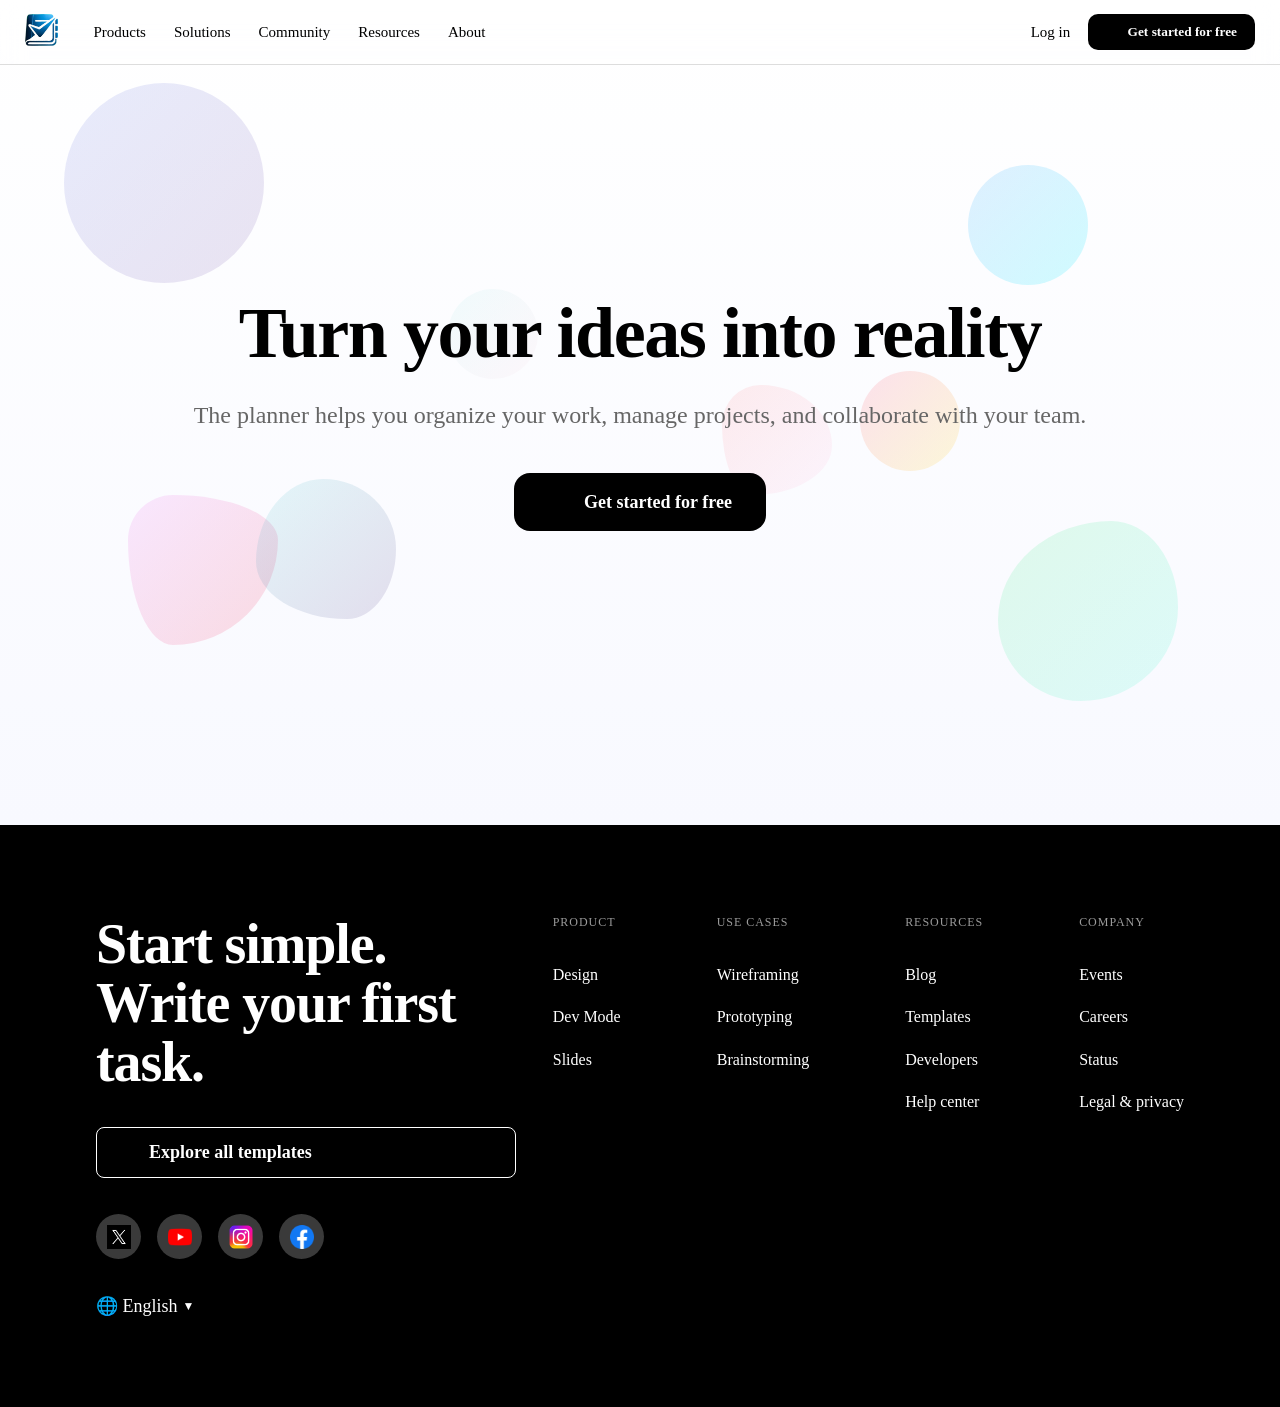
==== index.html @ d8798355 "Add files via upload" ====
<!DOCTYPE html>
<html>
    <head>
        <meta charset='UTF-8'>
        <meta name='viewport' content='width=device-width, initial-scale=1.0'>
        <link href="https://fonts.googleapis.com/css2?family=Inter:wght@400;600;700;800&display=swap" rel="stylesheet" />
        <link rel="preconnect" href="https://fonts.gstatic.com" crossorigin />
        <link rel="stylesheet" href="style.css">
        <link rel="icon" type="image/png" href="main_logo.png">
        <title>SelfNote: </title>
    </head>
    <body>
        <script src="app.js"></script>
        <!-- Custom Notifications -->
        <div id="notificationContainer"></div>

        <div class="modal-overlay-log">
                <div class="modal">
                    <span class="close-btn">✕</span>
                <h2>Увійти в акаунт</h2>
                    <a class="google-btn" href="">
                    <img src="https://www.gstatic.com/images/branding/product/1x/gsa_64dp.png" width="20" id="continueGoogle">
                    Продовжити з Google
                    </a>
                <div class="divider" id="ort-log">або</div>

                <input type="email" class="email-input" id="loginEmail" placeholder="ЕЛЕКТРОННА ПОШТА">
                <input type="password" class="email-input" id="loginPassword" placeholder="ПАРОЛЬ">

                <button class="email-btn" id="loginButton">
                    <span class="arrow">→</span>
                    <span class="txt">Увійти</span>
                </button>
                <p class="dop-links"><a href="" id="resetPasswordLink">Забули пароль?</a></p>
                <p class="dop-links">
                    <span class="pre-link-text-log">Немає акаунту? </span>
                    <a href="" id="switchToRegister">Створити акаунт</a>
                </p>
                </div>
            </div>

            <div class="modal-overlay-start">
                <div class="modal">
                    <span class="close-btn">✕</span>
                <h2>Створити акаунт</h2>
                    <a class="google-btn" href="">
                    <img src="https://www.gstatic.com/images/branding/product/1x/gsa_64dp.png" width="20" id="continueGoogle">
                    Продовжити з Google
                    </a>
                <div class="divider" id="ort-reg">або</div>

                <input type="email" class="email-input" id="regEmail" placeholder="ЕЛЕКТРОННА ПОШТА">
                <input type="password" class="email-input" id="regPassword" placeholder="ПАРОЛЬ">
                <input type="password" class="email-input" id="regConfirmPassword" placeholder="ПІДТВЕРДІТЬ ПАРОЛЬ">

                <button class="email-btn" id="registerButton">
                    <span class="arrow">→</span>
                    <span class="txt">Зареєструватися</span>
                </button>
                <p class="dop-links">
                    <span class="pre-link-text-start">Вже є акаунт? </span>
                    <a href="" id="switchToLogin">Увійти</a>
                </p>
                </div>
            </div>

            <div class="reset-password">
                <div class="modal">
                    <span class="close-btn">✕</span>
                <h2>Скинути пароль</h2>

                <input type="email" class="email-input" id="resetEmail" placeholder="ЕЛЕКТРОННА ПОШТА">

                <button class="email-btn" id="resetPasswordButton">
                    <span class="arrow">→</span>
                <span class="txt" id="resetPas">Скинути пароль</span>
                    </button>
                <p class="dop-links">
                    <a href="" id="cancelReset">Скасувати</a>
                </p>
                </div>
            </div>

            <div class="modal-overlay-date-task" id="modalDateTask">
                <div class="modal">
                    <span class="close-btn" id="closeDateTaskModal">✕</span>
                    <h2 id="dateTaskModalTitle">Додати план</h2>
                    
                    <div class="date-display" id="dateTaskDisplay">
                        <span class="date-icon">📅</span>
                        <span id="selectedDateDisplay">Дата не вибрана</span>
                    </div>

                    <input type="text" class="email-input" id="taskTitleInput" placeholder="НАЗВА ЗАВДАННЯ">
                    <textarea class="email-input task-description" id="taskDescriptionInput" placeholder="ОПИС (необов'язково)" rows="3"></textarea>

                    <div class="task-options">
                        <label class="option-label">Пріоритет:</label>
                        <div class="priority-select">
                            <button class="priority-option" data-priority="none">
                                <img src="priority_icon.png"> Без пріоритету
                            </button>
                            <button class="priority-option" data-priority="urgent">
                                <img src="urgent_icon.png"> Терміново
                            </button>
                            <button class="priority-option" data-priority="high">
                                <img src="high_icon.png"> Високий
                            </button>
                            <button class="priority-option" data-priority="normal">
                                <img src="normal_icon.png"> Звичайний
                            </button>
                            <button class="priority-option" data-priority="low">
                                <img src="low_icon.png"> Низький
                            </button>
                        </div>
                    </div>

                    <button class="email-btn" id="saveDateTaskBtn">
                        <span class="arrow">→</span>
                        <span class="txt">Зберегти</span>
                    </button>
                </div>
            </div>

            <div class="modal-overlay-profile" id="modalProfile">
                <div class="modal profile-modal dark-modal">
                    <span class="close-btn dark-close" id="closeProfileModal">✕</span>
                    <h2 class="dark-title">Мій профіль</h2>
                    
                    <div class="profile-header">
                        <div class="profile-avatar-large" id="profileAvatarLarge">
                            <span class="profile-letter" id="profileLetter"></span>
                        </div>
                        <div class="profile-info">
                            <h3 class="profile-name" id="profileName">Username</h3>
                            <p class="profile-email" id="profileEmail">email@example.com</p>
                        </div>
                    </div>

                    <div class="profile-stats">
                        <div class="profile-stat">
                            <div class="profile-stat-value" id="profileTotalTasks">0</div>
                            <div class="profile-stat-label">Всього завдань</div>
                        </div>
                        <div class="profile-stat">
                            <div class="profile-stat-value" id="profileCompletedTasks">0</div>
                            <div class="profile-stat-label">Виконано</div>
                        </div>
                        <div class="profile-stat">
                            <div class="profile-stat-value" id="profileProductivity">0%</div>
                            <div class="profile-stat-label">Продуктивність</div>
                        </div>
                    </div>

                    <div class="profile-section">
                        <label class="profile-label">Ім'я профілю</label>
                        <input type="text" class="email-input dark-input" id="profileNameInput" placeholder="Введіть ім'я">
                    </div>

                    <div class="profile-section">
                        <label class="profile-label">Дата реєстрації</label>
                        <div class="profile-readonly" id="profileRegistered">—</div>
                    </div>

                    <div class="profile-section">
                        <label class="profile-label">Мова інтерфейсу</label>
                        <div class="language-dropdown">
                            <button class="language-dropdown-btn" id="languageDropdownBtn">
                                <span class="selected-lang-flag" id="selectedLangFlag">🇺🇦</span>
                                <span class="selected-lang-name" id="selectedLangName">Українська</span>
                                <span class="dropdown-arrow">▼</span>
                            </button>
                            <div class="language-dropdown-menu" id="languageDropdownMenu">
                                <div class="language-option" data-lang="uk">
                                    <span class="lang-flag">🇺🇦</span>
                                    <span class="lang-name">Українська</span>
                                </div>
                                <div class="language-option" data-lang="en">
                                    <span class="lang-flag">🇬🇧</span>
                                    <span class="lang-name">English</span>
                                </div>
                                <div class="language-option" data-lang="ru">
                                    <span class="lang-flag">🇷🇺</span>
                                    <span class="lang-name">Русский</span>
                                </div>
                            </div>
                        </div>
                    </div>

                    <div class="profile-actions">
                        <button class="profile-btn save-btn" id="saveProfileBtn">
                            <span class="arrow">→</span>
                            <span class="txt">Зберегти зміни</span>
                        </button>
                    </div>
                </div>
            </div>


        <div id="landingPage" class="homepage">
            <div class="home-header">
                <div class="left">
                    <a class="logo" href="/index">
                        <img src="main_logo.png" alt="logo">
                    </a>
                    <nav>
                        <a href="#" id="products">Products</a>
                        <a href="#" id="solutions">Solutions</a>
                        <a href="#" id="community">Community</a>
                        <a href="#" id="resources">Resources</a>
                        <a href="/about" id="about">About</a>
                    </nav>
                </div>
                <div class="right">
                    <div class="auth-buttons" id="authButtons">
                        <a class="login">Log in</a>
                        <button class="btn-start">
                            <span class="arrow">→</span>
                            <span class="text">Get started for free</span>
                        </button>
                    </div>
                </div>
            </div>

            <div class="hero-section">
                <div class="hero-content">
                    <h1 class="hero-title">Your ideas. Your actions.</h1>
                    <p class="hero-subtitle">The planner helps you organize your work, manage projects, and collaborate with your team.</p>
                    <button class="hero-btn">
                        <span class="arrow">→</span>
                        <span class="text">Get started for free</span>
                    </button>
            </div>

                <div class="decorative-shapes">
                    <div class="shape shape-1"></div>
                    <div class="shape shape-2"></div>
                    <div class="shape shape-3"></div>
                    <div class="shape shape-4"></div>
                    <div class="shape shape-5"></div>
                    <div class="shape shape-6"></div>
                    <div class="shape shape-7"></div>
                    <div class="shape shape-8"></div>
                </div>
            </div>

        <footer class="footer">
            <div class="footer-inner">
                <div class="footer-left">

                    <h2 class="footer-title">
                        Start simple.<br>Write your first task.
                    </h2>

                    <button class="footer-btn">
                        <span class="arrow">→</span>
                        <span class="text">Explore all templates</span>
                    </button>

                    <div class="social-icons">
                        <a href="#" class="social-btn"><img src="x_logo.avif"></a>
                        <a href="#" class="social-btn"><img src="y_logo.png"></a>
                        <a href="#" class="social-btn"><img src="i_logo.png"></a>
                        <a href="#" class="social-btn"><img src="f_logo.png"></a>
                    </div>

                    <div class="language-selector">
                        <button class="lang-btn">
                            🌐 English <span class="arrow">▼</span>
                        </button>

                        <ul class="lang-dropdown">
                                <li data-lang="en">English</li>
                                <li data-lang="ua">Українська</li>
                                <li data-lang="ru">Русский</li>
                        </ul>
                    </div>

                </div>

                <div class="footer-columns">
                    <div class="footer-col">
                        <h4>PRODUCT</h4>
                        <a href="#">Design</a>
                        <a href="#">Dev Mode</a>
                        <a href="#">Slides</a>
                    </div>

                    <div class="footer-col">
                        <h4>USE CASES</h4>
                        <a href="#">Wireframing</a>
                        <a href="#">Prototyping</a>
                        <a href="#">Brainstorming</a>
                    </div>

                    <div class="footer-col">
                        <h4>RESOURCES</h4>
                        <a href="#">Blog</a>
                        <a href="#">Templates</a>
                        <a href="#">Developers</a>
                        <a href="#">Help center</a>
                    </div>

                    <div class="footer-col">
                        <h4>COMPANY</h4>
                        <a href="#">Events</a>
                        <a href="#">Careers</a>
                        <a href="#">Status</a>
                        <a href="#">Legal & privacy</a>
                    </div>
                </div>

            </div>
        </footer>
        </div>

        <div id="dashboardPage" class="schedule-main">
            <div class="sidebar">

                <div class="sidebar-top">
                    <div class="sidebar-item active">
                        <div class="icon glow">⌂</div>
                        <span>Home</span>
                    </div>

                    <div class="sidebar-item">
                        <div class="icon">🗓</div>
                        <span>Planner</span>
                    </div>

                    <div class="sidebar-item">
                        <div class="icon badge">
                            ✦
                            <span class="dot"></span>
                        </div>
                        <span>AI</span>
                    </div>

                    <div class="sidebar-item">
                        <div class="icon">👥</div>
                        <span>Teams</span>
                    </div>

                    <div class="sidebar-item">
                        <div class="icon">⋮⋮</div>
                        <span>More</span>
                    </div>

                </div>

                <div class="sidebar-bottom">

                    <div class="sidebar-item">
                        <div class="icon">＋</div>
                        <span>Invite</span>
                    </div>

                    <div class="sidebar-item upgrade">
                        <div class="icon">⬆</div>
                        <span>Upgrade</span>
                    </div>

                </div>

            </div>

            <div class="main-window">

                <div class="topbar">
                    <div class="breadcrumbs">
                        Home
                    </div>
                    
                    <div class="user-info" id="userInfo" style="display: none;">
                        <div class="user-trigger" id="userTrigger">
                            <div class="user-avatar" id="userAvatar">
                                <span class="avatar-letter" id="avatarLetter"></span>
                                <span class="avatar-status"></span>
                            </div>
                            <span class="avatar-arrow" id="avatarArrow">^</span>
                        </div>

                        <div class="user-menu" id="userMenu">
                            <div class="menu-section">
                                <button class="menu-item" id="openProfileBtn">
                                    <span class="menu-icon"><img src="settings_icon.png" alt=""></span>
                                    <span class="menu-text">Settings</span>
                                </button>
                            </div>

                            <div class="menu-divider"></div>

                            <div class="menu-section">
                                <button class="menu-item logout-item" id="logoutBtn">
                                    <span class="menu-icon"><img src="logout_icon.png" alt=""></span>
                                    <span class="menu-text">Log out</span>
                                </button>
                            </div>
                        </div>
                    </div>
                </div>

                <div class="view-tabs">
                    <div class="view-tab active"><img src="list_icon.png"> List</div>
                    <div class="view-tab"><img src="calendar_icon.png"> Calendar</div>
                    <div class="view-tab"><img src="dashboard_icon.png"> Dashboard</div>
                </div>

                <div class="table-wrapper" id="listView">
                    <table class="table">
                        <thead>
                            <tr>
                                <th>Name</th>
                                <th></th>
                                <th>Due date</th>
                                <th>Priority</th>
                                <th>Status</th>
                                <th>Comments</th>
                                <th></th>
                            </tr>
                        </thead>

                        <tbody>

                            <tr class="group-row" data-status="DONE">
                                <td colspan="7">
                                <span class="group-badge">
                                    <span class="group-dot dot-done"></span>
                                    DONE
                                </span>
                                </td>
                            </tr>

                            <tr>
                                <td>
                                <div class="name-cell">
                                    <span class="task-status-dot dot-done type-task"></span>
                                    Task 1
                                </div>
                                </td>
                                <td class="icon-cell"><img src="date_icon.png"></td>
                                <td class="icon-cell priority-btn" data-priority="none">
                                    <img src="priority_icon.png">
                                    <span class="priority-label"></span>
                                </td>
                                <td><span class="status done">DONE</span></td>
                                <td class="icon-cell"><img src="comment_icon.png"></td>
                                <td></td>
                            </tr>

                            <tr class="add-task-row" data-status="DONE">
                                <td>
                                    <button class="add-task-btn">+ Add task</button>
                                </td>
                                <td class="icon-cell"></td>
                                <td class="icon-cell"></td>
                                <td></td>
                                <td class="icon-cell"></td>
                                <td></td>
                            </tr>

                            <tr class="group-row" data-status="IN PROGRESS">
                                <td colspan="7">
                                <span class="group-badge">
                                    <span class="group-dot dot-progress"></span>
                                    IN PROGRESS
                                </span>
                                </td>
                            </tr>

                            <tr>
                                <td>
                                <div class="name-cell">
                                    <span class="task-status-dot dot-progress type-task"></span>
                                    Task 2
                                </div>
                                </td>
                                <td class="icon-cell"><img src="date_icon.png"></td>
                                <td class="icon-cell priority-btn" data-priority="none">
                                    <img src="priority_icon.png">
                                    <span class="priority-label"></span>
                                </td>
                                <td><span class="status progress">IN PROGRESS</span></td>
                                <td class="icon-cell"><img src="comment_icon.png"></td>
                                <td></td>
                            </tr>

                            <tr class="add-task-row" data-status="IN PROGRESS">
                                <td>
                                    <button class="add-task-btn">+ Add task</button>
                                </td>
                                <td class="icon-cell"></td>
                                <td class="icon-cell"></td>
                                <td></td>
                                <td class="icon-cell"></td>
                                <td></td>
                            </tr>

                            <tr class="group-row" data-status="TO DO">
                                <td colspan="7">
                                <span class="group-badge">
                                    <span class="group-dot dot-todo"></span>
                                    TO DO
                                </span>
                                </td>
                            </tr>

                            <tr class="task-row">
                                <td>
                                <div class="name-cell">
                                    <span class="task-status-dot dot-todo type-task"></span>
                                    Task 3
                                </div>
                                </td>
                                <td class="icon-cell"><img src="date_icon.png"></td>
                                <td class="icon-cell priority-btn" data-priority="none">
                                    <img src="priority_icon.png">
                                    <span class="priority-label"></span>
                                </td>
                                <td><span class="status todo">TO DO</span></td>
                                <td class="icon-cell"><img src="comment_icon.png"></td>
                                <td></td>
                            </tr>

                            <tr class="add-task-row" data-status="TO DO">
                                <td>
                                    <button class="add-task-btn">+ Add task</button>
                                </td>
                                <td class="icon-cell"></td>
                                <td class="icon-cell"></td>
                                <td></td>
                                <td class="icon-cell"></td>
                                <td></td>
                            </tr>

                            </tbody>
                    </table>
                </div>

                <div class="calendar-view" id="calendarView" style="display: none;">
                    <div class="calendar-container">
                        <div class="calendar-header">
                            <button class="calendar-nav-btn" id="prevMonth">❮</button>
                            <h2 class="calendar-title" id="calendarTitle">January 2026</h2>
                            <button class="calendar-nav-btn" id="nextMonth">❯</button>
                        </div>
                        
                        <div class="calendar-weekdays">
                            <div class="weekday">Пн</div>
                            <div class="weekday">Вт</div>
                            <div class="weekday">Ср</div>
                            <div class="weekday">Чт</div>
                            <div class="weekday">Пт</div>
                            <div class="weekday">Сб</div>
                            <div class="weekday">Нд</div>
                        </div>
                        
                        <div class="calendar-grid" id="calendarGrid">
                        </div>
                    </div>
                    
                    <div class="selected-date-tasks" id="selectedDateTasks">
                        <div class="tasks-header">
                            <h3 id="selectedDateTitle">Виберіть дату</h3>
                            <button class="add-task-for-date-btn" id="addTaskForDateBtn" style="display: none;">
                                + Додати план
                            </button>
                        </div>
                        <div class="date-tasks-list" id="dateTasksList">
                            <div class="empty-state">
                                <div class="empty-icon">📅</div>
                                <p>Виберіть дату, щоб побачити заплановані справи</p>
                            </div>
                        </div>
                    </div>
                </div>

                <div class="dashboard-view" id="boardView" style="display: none;">
                    <div class="dashboard-container">
                        <div class="dashboard-header">
                            <h1>Огляд панелі</h1>
                            <p class="dashboard-subtitle">Огляд ваших проєктів та завдань</p>
                        </div>

                        <div class="stats-grid">
                            <div class="stat-card">
                                <div class="stat-icon" style="background: linear-gradient(135deg, #667eea 0%, #764ba2 100%);">
                                    📋
                                </div>
                                <div class="stat-content">
                                    <h3 class="stat-value" id="totalTasks">0</h3>
                                    <p class="stat-label">Всього завдань</p>
                                </div>
                            </div>

                            <div class="stat-card">
                                <div class="stat-icon" style="background: linear-gradient(135deg, #f093fb 0%, #f5576c 100%);">
                                    🔄
                                </div>
                                <div class="stat-content">
                                    <h3 class="stat-value" id="inProgressTasks">0</h3>
                                    <p class="stat-label">У процесі</p>
                                </div>
                            </div>

                            <div class="stat-card">
                                <div class="stat-icon" style="background: linear-gradient(135deg, #4facfe 0%, #00f2fe 100%);">
                                    ✅
                                </div>
                                <div class="stat-content">
                                    <h3 class="stat-value" id="completedTasks">0</h3>
                                    <p class="stat-label">Завершено</p>
                                </div>
                            </div>

                            <div class="stat-card">
                                <div class="stat-icon" style="background: linear-gradient(135deg, #43e97b 0%, #38f9d7 100%);">
                                    📈
                                </div>
                                <div class="stat-content">
                                    <h3 class="stat-value" id="productivity">0%</h3>
                                    <p class="stat-label">Продуктивність</p>
                                </div>
                            </div>
                        </div>

                        <div class="charts-row">
                            <div class="chart-card">
                                <h3 class="chart-title">Прогрес завдань</h3>
                                <div class="progress-chart">
                                    <div class="progress-bar-container">
                                        <div class="progress-item">
                                            <div class="progress-label">
                                                <span>ЗРОБИТИ</span>
                                                <span id="todoCount">0</span>
                                            </div>
                                            <div class="progress-bar">
                                                <div class="progress-fill todo-fill" id="todoBar" style="width: 0%"></div>
                                            </div>
                                        </div>
                                        <div class="progress-item">
                                            <div class="progress-label">
                                                <span>У ПРОЦЕСІ</span>
                                                <span id="progressCount">0</span>
                                            </div>
                                            <div class="progress-bar">
                                                <div class="progress-fill progress-fill-bar" id="progressBar" style="width: 0%"></div>
                                            </div>
                                        </div>
                                        <div class="progress-item">
                                            <div class="progress-label">
                                                <span>ВИКОНАНО</span>
                                                <span id="doneCount">0</span>
                                            </div>
                                            <div class="progress-bar">
                                                <div class="progress-fill done-fill" id="doneBar" style="width: 0%"></div>
                                            </div>
                                        </div>
                                    </div>
                                </div>
                            </div>

                            <div class="chart-card">
                                <h3 class="chart-title">Пріоритети</h3>
                                <div class="priority-chart">
                                    <div class="priority-list">
                                        <div class="priority-item">
                                            <div class="priority-badge urgent">🔴 Терміново</div>
                                            <div class="priority-count" id="urgentCount">0</div>
                                        </div>
                                        <div class="priority-item">
                                            <div class="priority-badge high">🟡 Високий</div>
                                            <div class="priority-count" id="highCount">0</div>
                                        </div>
                                        <div class="priority-item">
                                            <div class="priority-badge medium">🔵 Звичайний</div>
                                            <div class="priority-count" id="mediumCount">0</div>
                                        </div>
                                        <div class="priority-item">
                                            <div class="priority-badge low">⚪ Низький</div>
                                            <div class="priority-count" id="lowCount">0</div>
                                        </div>
                                    </div>
                                </div>
                            </div>
                        </div>

                        <div class="recent-activity">
                            <h3 class="activity-title">Останні завдання</h3>
                            <div class="activity-list" id="recentTasks">
                                <div class="activity-item">
                                    <div class="activity-icon">📝</div>
                                    <div class="activity-content">
                                        <p class="activity-text">Поки немає завдань. Створіть своє перше завдання!</p>
                                        <span class="activity-time">Зараз</span>
                                    </div>
                                </div>
                            </div>
                        </div>
                    </div>
                </div>

            </div>

            <div class="ai-assistant" id="aiAssistant" style="display: none;">
                <div class="ai-header">
                    <div class="ai-title">
                        <span class="ai-icon">✦</span>
                        <h2>AI Task Assistant</h2>
                    </div>
                    <p class="ai-subtitle">Допоможу розподілити завдання та спланувати ваш день</p>
                </div>

                <div class="ai-chat" id="aiChat">
                </div>

                <div class="ai-input-container">
                    <input 
                        type="text" 
                        id="aiInput" 
                        class="ai-input" 
                        placeholder="Напишіть повідомлення..."
                    />
                    <button id="aiSendBtn" class="ai-send-btn">
                        <span>→</span>
                    </button>
                </div>
            </div>

        </div>

        <div id="quickDatePicker" class="quick-date-picker" style="display: none;">
            <div class="quick-calendar-header">
                <button id="quickPrevMonth">❮</button>
                <span id="quickMonthTitle"></span>
                <button id="quickNextMonth">❯</button>
            </div>
            <div class="quick-calendar-grid-header">
                <span>Пн</span><span>Вт</span><span>Ср</span><span>Чт</span><span>Пт</span><span>Сб</span><span>Нд</span>
            </div>
            <div id="quickCalendarGrid" class="quick-calendar-grid"></div>
        </div>
    </body>
</html>
---- style.css ----
* {
    margin: 0;
    padding: 0;
    box-sizing: border-box;
    font-family: 'Montserrat';
}

body {
    margin: 0;
    font-family:Inter,system-ui,-apple-system,"Segoe UI",Roboto,"Helvetica Neue",Arial;
    cursor: url('cursor321.png'), auto;
}

a, button, span, li, td {
    cursor: url("hand_cursor321.png"), auto;
}

input, label, p, h1, h2, h3, h4, h5, h6 {
  cursor: url('text_cursor321.png'), auto;
}

.button {
    position: relative;
    display: flex;
    justify-content: center;
    align-items: center;
    width: 289px;
    height: 88px;
    border-radius: 99px;
    border: 3px solid hsla(0, 0%, 100%, 0.3);
    background: hsla(0, 0%, 100%, 0.1);
    backdrop-filter: blur(1px);
    box-shadow:
        inset 0 0 8px 1px hsla(0, 0%, 100%, 0.3),
        0 8px 20px rgba(0, 0, 0, 0.25);
    transition: transform 0.3s ease, box-shadow 0.3s ease;
    text-decoration: none;
    cursor: url("hand_cursor321.png"), auto;
}

.home-header {
    position: fixed;
    justify-content: space-between;
    align-items: center;
    display: flex;
    height: 65px;
    padding: 0 25px;
    border-bottom: 1px solid #ddd;
    inset: 0 0 auto 0;
    z-index: 10000;
    backdrop-filter: blur(12px);
}

.left {
    display: flex;
    align-items: center;
    gap: 35px;
}

.logo img {
    height: 32px;
}

nav {
    display: flex;
    gap: 28px;
}

nav a,
.login {
    color: black;
    font-size: 15px;
    font-weight: 500;
    text-decoration: none;
    transition: 0.2s ease;
}

nav a:hover,
.login:hover {
    text-decoration: underline;
    text-decoration-color: black;
    text-underline-offset: 3px;
}

.right {
    display: flex;
    align-items: center;
    gap: 18px;
}

.auth-buttons {
    display: flex;
    align-items: center;
    gap: 18px;
}

.btn-start {
    background: black;
    color: white;
    border: none;
    padding: 10px 18px;
    font-weight: 600;
    border-radius: 10px;
    display: flex;
    align-items: center;
    gap: 8px;
    transition:
      border-radius 0.25s ease,
      padding 0.25s ease,
      gap 0.3s ease;
    text-decoration: none;
}

.btn-start .arrow {
    opacity: 0;
    transform: translateX(-6px);
    transition: 0.3s ease;
}

.btn-start .text {
    transition: 0.3s ease;
}

.btn-start:hover {
    border-radius: 0px;
    padding-left: 25px;
}

.btn-start:hover .arrow {
    opacity: 1;
    transform: translateX(0);
}

.btn-start:hover .text {
    transform: translateX(6px);
}

.user-info {
    position: relative;
}

.user-trigger {
    display: flex;
    align-items: center;
    gap: 6px;
    padding: 4px 8px;
    border-radius: 999px;
    background: rgba(0, 0, 0, 0.04);
    cursor: url("hand_cursor321.png"), auto;
    transition: background 0.2s ease;
}

.user-trigger:hover {
    background: rgba(0, 0, 0, 0.08);
}


.user-avatar {
    position: relative;
    width: 36px;
    height: 36px;
    border-radius: 50%;
    display: flex;
    align-items: center;
    justify-content: center;
}

.avatar-letter {
    color: #fff;
    font-weight: 600;
    font-size: 16px;
    text-transform: uppercase;
}

.avatar-status {
    position: absolute;
    bottom: 0;
    right: 0;
    width: 9px;
    height: 9px;
    background: #3bd671;
    border-radius: 50%;
    border: 2px solid #fff;
}

.avatar-arrow {
    font-size: 12px;
    color: #444;
    transform: rotate(180deg);
    transition: transform 0.2s ease;
}

.user-menu {
    position: absolute;
    top: calc(100% + 10px);
    right: 0;
    width: 220px;
    background: #1e1e1e;
    border: 1px solid #333;
    border-radius: 10px;
    padding: 6px;
    box-shadow: 0 10px 30px rgba(0,0,0,0.5);
    display: none;
    flex-direction: column;
    z-index: 10000;
}

.user-menu.open {
    display: flex;
}

.menu-item {
    background: transparent;
    border: none;
    display: flex;
    align-items: center;
    gap: 12px;
    padding: 10px 12px;
    font-size: 14px;
    color: #eee;
    border-radius: 8px;
    transition: all 0.2s ease;
    width: 100%;
    text-align: left;
}

.menu-item:hover {
    background: #2d2d2d;
}

.menu-item .menu-icon {
    width: 18px;
    height: 18px;
    display: flex;
    align-items: center;
    justify-content: center;
    opacity: 0.7;
}

.menu-item .menu-icon img {
    max-width: 100%;
    max-height: 100%;
}

.menu-divider {
    height: 1px;
    background: #333;
    margin: 6px 8px;
}

.logout-item {
    color: #ff5f5f !important;
}

.logout-item:hover {
    background: rgba(255, 95, 95, 0.1) !important;
}

.logout-item .menu-icon {
    opacity: 1;
}

.modal-overlay-log {
    position: fixed;
    top: 0;
    left: 0;
    width: 100%;
    height: 100%;
    background: rgba(0,0,0,0.35);
    display: none;
    justify-content: center;
    align-items: center;
    z-index: 9999;
}

.modal-overlay-start {
    position: fixed;
    top: 0;
    left: 0;
    width: 100%;
    height: 100%;
    background: rgba(0,0,0,0.35);
    display: none;
    justify-content: center;
    align-items: center;
    z-index: 9999;
}

.reset-password {
    position: fixed;
    top: 0;
    left: 0;
    width: 100%;
    height: 100%;
    background: rgba(0,0,0,0.35);
    display: none;
    justify-content: center;
    align-items: center;
    z-index: 9999;
}

.modal {
    background: white;
    width: 380px;
    padding: 40px 35px;
    border-radius: 12px;
    position: relative;
    box-shadow: 0 10px 30px rgba(0,0,0,0.15);
}

.close-btn {
    position: absolute;
    right: 18px;
    top: 18px;
    font-size: 26px;
}

.modal h2 {
    text-align: center;
    margin-top: 0;
    margin-bottom: 25px;
    font-size: 26px;
}

.google-btn {
    width: 100%;
    padding: 12px;
    border-radius: 12px;
    font-size: 16px;
    display: flex;
    align-items: center;
    justify-content: center;
    gap: 8px;
    background: white;
    border: 1.5px solid #cfcfcf;
    text-decoration: none;
    color: black;
}

.divider {
    text-align: center;
    margin: 18px 0;
    color: #888;
}

.email-input {
    width: 100%;
    padding: 12px;
    font-size: 14px;
    background: #ececec;
    border-radius: 10px;
    border: none;
    outline: none;
    margin-bottom: 25px;
}

.dark-input {
    background: #2a2a2c !important;
    color: #e6e6e6;
    border: 1px solid #3a3a3c !important;
    margin-bottom: 0 !important;
}

.dark-input:focus {
    border-color: #6366f1 !important;
    box-shadow: 0 0 0 3px rgba(99, 102, 241, 0.1);
}

.dark-input::placeholder {
    color: #5a5a5a;
}

.email-btn {
    width: 100%;
    background: black;
    color: white;
    border: none;
    padding: 12px;
    font-size: 17px;
    font-weight: 600;
    border-radius: 12px;

    display: flex;
    justify-content: center;
    align-items: center;
    gap: 7px;

    transition:
      padding 0.25s ease,
      border-radius 0.25s ease,
      gap 0.25s ease;
}

.email-btn span.arrow {
    opacity: 0;
    transform: translateX(-6px);
    transition: 0.25s ease;
}

.email-btn:hover {
    border-radius: 0;
    padding-left: 22px;
}

.email-btn:hover span.arrow {
    opacity: 1;
    transform: translateX(0);
}

.email-btn:hover span.txt {
    transform: translateX(6px);
    transition: 0.25s ease;
}

.dop-links p{
    font-size: 16px;
    align-items: center;
    justify-content: center;
    gap: 18px;
    text-decoration: none;
    color: black;
}

.dop-links a{
    font-size: 16px;
    align-items: center;
    justify-content: center;
    gap: 18px;
    text-decoration: none;
    color: rgb(0, 64, 255);
}




.footer {
    background: #000;
    color: #fff;
    padding: 90px 0;
}


.footer-inner {
    max-width: 1440px;
    margin: 0 auto;
    padding: 0 96px;
    display: flex;
    justify-content: space-between;
    align-items: flex-start;
}

.footer-left {
    max-width: 420px;
    display: flex;
    flex-direction: column;
    gap: 36px;
}

.footer-title {
    font-size: 56px;
    font-weight: 600;
    line-height: 1.05;
    letter-spacing: -0.02em;
}



.footer-btn {
    background: black;
    color: white;
    border: 1px solid #fff;
    padding: 14px 26px;
    font-weight: 600;
    border-radius: 8px;
    font-size: 18px;
    display: flex;
    align-items: center;
    gap: 8px;
    transition:
      border-radius 0.25s ease,
      padding 0.25s ease,
      gap 0.3s ease;
    text-decoration: none;
}

.footer-btn .arrow {
    opacity: 0;
    transform: translateX(-6px);
    transition: 0.3s ease;
}

.footer-btn .text {
    transition: 0.3s ease;
}

.footer-btn:hover {
    border-radius: 0px;
    padding-left: 25px;
}

.footer-btn:hover .arrow {
    opacity: 1;
    transform: translateX(0);
}

.footer-btn:hover .text {
    transform: translateX(6px);
}



.footer-columns {
    display: flex;
    gap: 96px;
}

.footer-col {
    display: flex;
    flex-direction: column;
    gap: 12px;
}

.footer-col h4 {
    font-size: 12px;
    font-weight: 500;
    letter-spacing: 0.08em;
    color: #9b9b9b;
    margin-bottom: 18px;
}

.footer-col a {
    color: #fff;
    text-decoration: none; 
    font-size: 16px;
    font-weight: 500;
    line-height: 1.9;
}

.footer-col a:hover {
    text-decoration: underline; 
    text-decoration-color: #fff;
    text-underline-offset: 3px;
}

.social-icons {
    display: flex;
    gap: 16px;
}

.social-btn {
    width: 45px;
    height: 45px;
    background: #3a3a3a;
    border-radius: 50%;
    display: flex;
    align-items: center;
    justify-content: center;
    transition: 0.3s;
}

.social-btn img {
    width: 24px;
}

.social-btn:hover {
    background: #575757;
    transform: translateY(-4px);
}

.language-selector {
    position: relative;
}

.lang-btn {
    background: none;
    border: none;
    color: #fff;
    font-size: 18px;
    display: flex;
    align-items: center;
    gap: 5px;
}

.lang-btn .arrow {
    font-size: 12px;
}

.lang-dropdown {
    list-style: none;
    padding: 10px 0;
    margin: 0;

    position: absolute;
    bottom: calc(100% + 8px);
    left: 0;
    top: auto;

    background: #222;
    border-radius: 8px;
    width: 150px;

    display: none;
    z-index: 1000;
}

.lang-dropdown li {
    padding: 10px 15px;
    color: #fff;
    transition: 0.2s;
}

.lang-dropdown li:hover {
    background: #444;
}

.lang-dropdown.show {
    display: block;
}

#notificationContainer {
    position: fixed;
    top: 80px;
    right: 20px;
    z-index: 999;
    display: flex;
    flex-direction: column;
    gap: 12px;
}

.custom-notification {
    background: #1a1a1a;
    color: white;
    padding: 16px 20px;
    border-radius: 12px;
    box-shadow: 0 8px 24px rgba(0, 0, 0, 0.4);
    display: flex;
    align-items: center;
    gap: 12px;
    animation: slideIn 0.3s ease-out;
    border-left: 4px solid;
    min-width: 320px;
    pointer-events: auto;
}

.custom-notification.success {
    border-left-color: #10b981;
}

.custom-notification.error {
    border-left-color: #ef4444;
}

.custom-notification.info {
    border-left-color: #3b82f6;
}

.custom-notification-icon {
    font-size: 24px;
    flex-shrink: 0;
}

.custom-notification.success .custom-notification-icon {
    color: #10b981;
}

.custom-notification.error .custom-notification-icon {
    color: #ef4444;
}

.custom-notification.info .custom-notification-icon {
    color: #3b82f6;
}

.custom-notification-message {
    flex: 1;
    font-size: 15px;
    font-weight: 500;
    line-height: 1.4;
}

.custom-notification-close {
    font-size: 20px;
    color: #888;
    transition: color 0.2s;
    flex-shrink: 0;
    padding: 0 4px;
    cursor: url("hand_cursor321.png"), auto;
}

.custom-notification-close:hover {
    color: white;
}

@keyframes slideIn {
    from {
        transform: translateX(400px);
        opacity: 0;
    }
    to {
        transform: translateX(0);
        opacity: 1;
    }
}

@keyframes slideOut {
    from {
        transform: translateX(0);
        opacity: 1;
    }
    to {
        transform: translateX(400px);
        opacity: 0;
    }
}

.custom-notification.removing {
    animation: slideOut 0.3s ease-out forwards;
}


.hero-section {
    position: relative;
    min-height: calc(100vh - 75px);
    display: flex;
    align-items: center;
    justify-content: center;
    overflow: hidden;
    background: linear-gradient(180deg, #ffffff 0%, #f8f9ff 100%);
    padding: 60px 40px;
}

.hero-content {
    position: relative;
    z-index: 10;
    text-align: center;
    max-width: 900px;
    animation: fadeInUp 0.8s ease-out;
}

@keyframes fadeInUp {
    from {
        opacity: 0;
        transform: translateY(30px);
    }
    to {
        opacity: 1;
        transform: translateY(0);
    }
}

.hero-title {
    font-size: 72px;
    font-weight: 700;
    line-height: 1.1;
    margin: 0 0 24px 0;
    color: #000;
    letter-spacing: -0.02em;
}

.hero-subtitle {
    font-size: 24px;
    line-height: 1.5;
    color: #666;
    margin: 0 0 40px 0;
    font-weight: 400;
}

.hero-btn {
    background: black;
    color: white;
    border: none;
    padding: 18px 34px;
    font-weight: 700;
    font-size: 18px;
    border-radius: 16px;
    display: inline-flex;
    align-items: center;
    gap: 14px;
    transition:
      border-radius 0.25s ease,
      padding 0.25s ease,
      gap 0.3s ease;
    text-decoration: none;
}

.hero-btn .text {
    transition: 0.3s ease;
}

.hero-btn .arrow {
    font-size: 22px;
    opacity: 0;
    transform: translateX(-10px);
    transition: 0.3s ease;
    line-height: 1;
}

.hero-btn:hover {
    border-radius: 0px;
    padding-left: 46px;
}

.hero-btn:hover .arrow {
    opacity: 1;
    transform: translateX(0);
}

.hero-btn:hover .text {
    transform: translateX(10px);
}


.decorative-shapes {
    position: absolute;
    top: 0;
    left: 0;
    width: 100%;
    height: 100%;
    pointer-events: none;
    z-index: 1;
}

.shape {
    position: absolute;
    border-radius: 50%;
    animation: float 20s infinite ease-in-out;
}

@keyframes float {
    0%, 100% {
        transform: translate(0, 0) rotate(0deg);
    }
    25% {
        transform: translate(20px, -20px) rotate(90deg);
    }
    50% {
        transform: translate(-10px, 10px) rotate(180deg);
}
    75% {
        transform: translate(30px, 5px) rotate(270deg);
    }
}

.shape-1 {
    width: 200px;
    height: 200px;
    background: linear-gradient(135deg, #667eea 0%, #764ba2 100%);
    top: 10%;
    left: 5%;
    opacity: 0.15;
    animation-delay: 0s;
}

.shape-2 {
    width: 150px;
    height: 150px;
    background: linear-gradient(135deg, #f093fb 0%, #f5576c 100%);
    top: 60%;
    left: 10%;
    opacity: 0.2;
    animation-delay: 2s;
    border-radius: 30% 70% 70% 30% / 30% 30% 70% 70%;
}

.shape-3 {
    width: 120px;
    height: 120px;
    background: linear-gradient(135deg, #4facfe 0%, #00f2fe 100%);
    top: 20%;
    right: 15%;
    opacity: 0.18;
    animation-delay: 4s;
}

.shape-4 {
    width: 180px;
    height: 180px;
    background: linear-gradient(135deg, #43e97b 0%, #38f9d7 100%);
    bottom: 15%;
    right: 8%;
    opacity: 0.15;
    animation-delay: 1s;
    border-radius: 63% 37% 54% 46% / 55% 48% 52% 45%;
}

.shape-5 {
    width: 100px;
    height: 100px;
    background: linear-gradient(135deg, #fa709a 0%, #fee140 100%);
    top: 45%;
    right: 25%;
    opacity: 0.2;
    animation-delay: 3s;
}

.shape-6 {
    width: 140px;
    height: 140px;
    background: linear-gradient(135deg, #30cfd0 0%, #330867 100%);
    bottom: 25%;
    left: 20%;
    opacity: 0.12;
    animation-delay: 5s;
    border-radius: 48% 52% 35% 65% / 59% 50% 50% 41%;
}

.shape-7 {
    width: 90px;
    height: 90px;
    background: linear-gradient(135deg, #a8edea 0%, #fed6e3 100%);
    top: 35%;
    left: 35%;
    opacity: 0.15;
    animation-delay: 2.5s;
}

.shape-8 {
    width: 110px;
    height: 110px;
    background: linear-gradient(135deg, #ff9a9e 0%, #fecfef 100%);
    bottom: 40%;
    right: 35%;
    opacity: 0.18;
    animation-delay: 4.5s;
    border-radius: 35% 65% 72% 28% / 36% 55% 45% 64%;
}

.schedule-main {
    box-sizing: border-box;
    margin: 0;
    padding: 0;
    font-family: Inter, system-ui, -apple-system, sans-serif;

    background: #0f0f10;
    color: #e6e6e6;
    display: flex;
    height: 100vh;
    width: 100vw;
    position: fixed;
    top: 0;
    left: 0;
    overflow: hidden;
}

#landingPage {
    display: flex;
    flex-direction: column;
    width: 100%;
    min-height: 100vh;
}

#dashboardPage {
    display: none;
}

.sidebar {
    width: 72px;
    background: #0b0b0c;
    border-right: 1px solid #1e1e1f;
    display: flex;
    flex-direction: column;
    align-items: center;
    padding: 16px 0;
    gap: 18px;
}

.sidebar-icon {
    width: 36px;
    height: 36px;
    border-radius: 10px;
    background: #1a1a1c;
}

.main {
    flex: 1;
    display: flex;
    flex-direction: column;
}

.main-window {
    flex: 1;
    display: flex;
    flex-direction: column;
    overflow: hidden;
}

.topbar {
    height: 64px;
    border-bottom: 1px solid #1e1e1f;
    display: flex;
    align-items: center;
    padding: 0 24px;
    justify-content: space-between;
    gap: 20px;
}

.breadcrumbs {
    display: flex;
    gap: 8px;
    font-size: 14px;
    color: #b5b5b5;
}

.breadcrumbs span {
    color: #fff;
}

.top-actions {
    display: flex;
    gap: 10px;
}

.top-btn {
    background: #1a1a1c;
    border: 1px solid #2a2a2c;
    padding: 6px 12px;
    border-radius: 8px;
    font-size: 13px;
    color: #e6e6e6;
}

.view-tabs {
    display: flex;
    gap: 16px;
    padding: 14px 24px;
    border-bottom: 1px solid #1e1e1f;
}

.view-tab {
    display: flex;
    align-items: center;
    font-size: 14px;
    color: #9a9a9a;
    cursor: url("hand_cursor321.png"), auto;
}

.view-tab.active {
    color: #fff;
    font-weight: 500;
}

.view-tab img {
    width: 18px;
    height: 18px;
    display: block;
}


.table-wrapper {
    padding: 24px;
    overflow-y: auto;
}

.table {
    width: 100%;
    border-collapse: collapse;
    table-layout: fixed;
}

.table thead th {
    text-align: left;
    font-size: 12px;
    color: #9a9a9a;
    padding: 10px 8px;
    font-weight: 500;
}

.table tbody tr {
    height: 44px;
    transition: background 0.15s;
}

.table tbody tr:hover {
    background: #161618;
}

.table td {
    padding: 8px;
    font-size: 14px;
    border-bottom: 1px solid #1e1e1f;
}

.table td:nth-child(2),
.table td:nth-child(3),
.table td:nth-child(4),
.table td:nth-child(6) {
    width: auto;
}

.group-row td {
    padding: 16px 8px 8px;
    font-size: 13px;
    color: #9a9a9a;
    border-bottom: none;
}

.group-badge {
    display: inline-flex;
    align-items: center;
    gap: 8px;
}

.group-dot {
    width: 14px;
    height: 14px;
    border-radius: 50%;
    background: #3b82f6;
}

.name-cell {
    display: flex;
    align-items: center;
    gap: 10px;
}

.check {
  width: 14px;
  height: 14px;
  border-radius: 50%;
  border: 2px solid #374151;
}

.check.checked {
  background: #22c55e;
  border-color: #22c55e;
}

.status {
  padding: 4px 10px;
  border-radius: 999px;
  font-size: 12px;
  font-weight: 600;
}

.status:hover {
    outline: 1px solid rgb(139, 139, 139);
}

.status-dot {
  width: 10px;
  height: 10px;
  border-radius: 50%;
}

.dot-todo { background: #6b7280; }
.dot-progress { background: #3b82f6; }
.dot-done { background: #22c55e; }

.status.todo {
  background: #2a2a2a;
  color: #9ca3af;
}

.status.progress {
  background: #1e3a8a;
  color: #93c5fd;
}

.status.done {
  background: #14532d;
  color: #86efac;
}

.status-menu {
  position: absolute;
  background: #111;
  color: white;
  border: 1px solid #2a2a2a;
  border-radius: 10px;
  padding: 6px;
  width: 180px;
  z-index: 1000;
}

.status-item {
  padding: 8px 10px;
  border-radius: 6px;
  display: flex;
  align-items: center;
  gap: 8px;
  cursor: url("hand_cursor321.png"), auto;
}

.status-item:hover {
  background: #1f1f1f;
}

.task-status-dot {
  width: 10px;
  height: 10px;
  background: currentColor;
  display: inline-block;
  flex-shrink: 0;
}

.type-task {
  border-radius: 50%;
}

.type-milestone {
  transform: rotate(45deg);
}

.type-form {
  border-radius: 3px;
}

.type-meeting {
  width: 12px;
  height: 12px;
  border-radius: 2px;
}

.dot-done { color: #22c55e; }
.dot-progress { color: #3b82f6; }
.dot-todo { color: #9ca3af; }

.icon {
  width: 18px;
  height: 18px;
  border-radius: 4px;
  background: #2a2a2c;
  display: flex;
  align-items: center;
  justify-content: center;
}


.add-task-row {
    background: transparent;
}

.add-task-row td {
    padding: 12px 8px;
    vertical-align: middle;
}

.add-task-row td:last-child {
    white-space: nowrap;
}

.add-task-row .name-cell {
    display: flex;
    align-items: center;
    gap: 10px;
}

.add-task-row .task-name-input {
    background: transparent;
    border: none;
    outline: none;
    color: inherit;
    font-size: inherit;
    font-family: inherit;
    width: 100%;
}

.add-task-btn {
  background: transparent;
  border: none;
  color: #9ca3af;
  font-size: 14px;
  padding: 6px 4px;
}

.add-task-btn:hover {
  color: #fff;
}

.add-task-input {
  display: flex;
  align-items: center;
  gap: 10px;

  background: #0b0b0b;
  border: 1px solid #1f1f1f;
  border-radius: 12px;

  padding: 10px 12px;
}

.task-name-input {
  flex: 1;
  background: transparent;
  border: none;
  outline: none;

  color: #e5e7eb;
  font-size: 14px;
}

.task-name-input::placeholder {
  color: #6b7280;
}

.actions {
    white-space: nowrap;
}

.actions button {
  background: #0f172a;
  border: 1px solid #1f2937;
  color: #9ca3af;
  font-size: 12px;
  padding: 4px 8px;
  border-radius: 8px;
}

.actions button:hover {
  color: #fff;
  border-color: #374151;
}

.add-task-actions {
  display: flex;
  flex-direction: row; 
  align-items: center;
  gap: 8px;
}


.task-save {
  background: #fff;
  color: #000;
  border: none;
  border-radius: 8px;
  padding: 4px 10px;
  font-size: 13px;
}

.task-save:hover{
    opacity: 0.7;
}

.task-cancel {
  background: none;
  border: none;
  padding: 0 6px;

  font-size: 13px;
  color: #9ca3af;
  opacity: 0.7;
}

.task-cancel:hover {
  opacity: 1;
}

.add-task-icon {
  width: 26px;
  height: 26px;
  border-radius: 6px;
  border: 1px solid #1f1f1f;
  background: #0b0b0b;

  display: flex;
  align-items: center;
  justify-content: center;
}

.add-task-icon img {
  width: 24px;
  height: 24px;
  opacity: 1;
}


.icon-cell {
    width: 32px;
    height: 32px;
    padding: 0;
    background-repeat: no-repeat;
    background-position: center;
    background-size: 18px 18px;
    cursor: url("hand_cursor321.png"), auto;
}

.icon-cell:hover {
    outline: 1px solid rgb(139, 139, 139);
}

.icon-cell.priority {
    outline: 1px solid blue;
}

.icon-cell img {
  width: 24px;
  height: 24px;
}

.task-type-btn {
  display: flex;
  align-items: center;
  gap: 6px;
  user-select: none;
}

.task-type-label {
  font-size: 12px;
  color: #d1d5db;
  white-space: nowrap;
}

.task-type-icon {
  width: 10px;
  height: 10px;
  display: inline-block;
  background: currentColor;
}

.task-type-icon.type-task {
  border-radius: 50%;
}

.task-type-icon.type-milestone {
  transform: rotate(45deg);
}

.task-type-icon.type-form {
  border-radius: 3px;
}

.task-type-icon.type-meeting {
  width: 12px;
  height: 6px;
  border-radius: 2px;
}

.status-done    { color: #22c55e; }
.status-progress { color: #3b82f6; }
.status-todo    { color: #9ca3af; }

.task-type-menu {
  position: absolute;
  background: #111;
  border: 1px solid #2a2a2a;
  border-radius: 10px;
  padding: 6px;
  display: flex;
  flex-direction: column;
  gap: 4px;
  z-index: 2000;
}

.task-type-menu button {
  display: flex;
  align-items: center;
  gap: 8px;
  background: transparent;
  border: none;
  color: #e5e7eb;
  padding: 6px 8px;
}

.task-type-menu button:hover {
  background: #1f1f1f;
}

.task-type-sub-menu {
  background: #1e1e1e !important;
  border: 1px solid #333 !important;
  min-width: 150px;
  box-shadow: -5px 0 15px rgba(0,0,0,0.3);
}

.task-type-sub-menu .task-type-icon {
  width: 12px;
  height: 12px;
  flex-shrink: 0;
}

.task-type-sub-menu-btn {
  display: flex;
  align-items: center;
  gap: 8px;
  background: transparent;
  border: none;
  color: #e5e7eb;
  padding: 8px 12px;
  width: 100%;
  text-align: left;
}

.task-type-sub-menu-btn:hover {
  background-color: #333 !important;
  color: #fff;
}

.priority-menu {
  position: absolute;
  background: #111;
  color: white;
  border: 1px solid #2a2a2a;
  border-radius: 10px;
  padding: 6px;
  display: flex;
  flex-direction: column;
  gap: 4px;
  z-index: 2000;
}

.priority-btn {
  display: flex;
  align-items: center;
  gap: 6px;
}

.priority-label {
  font-size: 12px;
  color: #cfcfcf;
  white-space: nowrap;
}

.priority-menu button {
  min-width: 140px;
  height: 34px;
  padding: 0 10px;
  border-radius: 8px;
  background: transparent;
  border: none;

  display: flex;
  align-items: center;
  gap: 8px;
  justify-content: flex-start;

  color: #eaeaea;
  font-size: 13px;
}

.priority-menu button:hover {
  background: #1f1f1f;
}

.priority-menu img {
  width: 16px;
  height: 16px;
  flex-shrink: 0;
}

.priority-btn img {
    width: 24px;
    height: 24px;
}


.sidebar {
    justify-content: space-between;
}

.sidebar-top,
.sidebar-bottom {
    display: flex;
    flex-direction: column;
    align-items: center;
    gap: 18px;
}

.sidebar-toggle {
    color: #aaa;
    font-size: 20px;
    margin-bottom: 10px;
}

.sidebar-item {
    display: flex;
    flex-direction: column;
    align-items: center;
    gap: 6px;
    font-size: 11px;
    color: #aaa;
}

.sidebar-item span {
    font-size: 11px;
}

.sidebar-item:hover {
    color: #fff;
}

.sidebar .icon {
    width: 36px;
    height: 36px;
    border-radius: 12px;
    background: #1a1a1c;
    display: flex;
    align-items: center;
    justify-content: center;
    font-size: 16px;
    position: relative;
    cursor: url("hand_cursor321.png"), auto;
}

.sidebar-item.active .icon {
    background: radial-gradient(circle at center, #6ee7ff, #6366f1);
}

.sidebar-item.active span {
    color: #fff;
}

.icon.glow {
    box-shadow: 0 0 20px rgba(99,102,241,0.8);
}

.icon.badge .dot {
    position: absolute;
    top: 6px;
    right: 6px;
    width: 8px;
    height: 8px;
    background: #ff3b3b;
    border-radius: 50%;
}

.sidebar-item.upgrade .icon {
    background: #0ea5e9;
    color: #000;
}



.dashboard-view {
    flex: 1;
    display: none;
    flex-direction: column;
    background: #0f0f10;
    overflow-y: auto;
    padding: 32px;
}

.dashboard-container {
    max-width: 1400px;
    width: 100%;
    margin: 0 auto;
}

.dashboard-header {
    margin-bottom: 32px;
}

.dashboard-header h1 {
    font-size: 36px;
    font-weight: 700;
    color: #e6e6e6;
    margin: 0 0 8px 0;
}

.dashboard-subtitle {
    font-size: 16px;
    color: #9a9a9a;
    margin: 0;
}

.stats-grid {
    display: grid;
    grid-template-columns: repeat(auto-fit, minmax(250px, 1fr));
    gap: 24px;
    margin-bottom: 32px;
}

.stat-card {
    background: #1a1a1c;
    border: 1px solid #2a2a2c;
    border-radius: 16px;
    padding: 24px;
    display: flex;
    align-items: center;
    gap: 20px;
    transition: all 0.3s;
}

.stat-card:hover {
    transform: translateY(-4px);
    box-shadow: 0 8px 24px rgba(0, 0, 0, 0.4);
    border-color: #3a3a3c;
}

.stat-icon {
    width: 64px;
    height: 64px;
    border-radius: 16px;
    display: flex;
    align-items: center;
    justify-content: center;
    font-size: 28px;
    flex-shrink: 0;
}

.stat-content {
    flex: 1;
}

.stat-value {
    font-size: 32px;
    font-weight: 700;
    color: #e6e6e6;
    margin: 0 0 4px 0;
}

.stat-label {
    font-size: 14px;
    color: #9a9a9a;
    margin: 0;
}

.charts-row {
    display: grid;
    grid-template-columns: repeat(auto-fit, minmax(400px, 1fr));
    gap: 24px;
    margin-bottom: 32px;
}

.chart-card {
    background: #1a1a1c;
    border: 1px solid #2a2a2c;
    border-radius: 16px;
    padding: 24px;
}

.chart-title {
    font-size: 20px;
    font-weight: 600;
    color: #e6e6e6;
    margin: 0 0 24px 0;
}

.progress-chart {
    width: 100%;
}

.progress-bar-container {
    display: flex;
    flex-direction: column;
    gap: 20px;
}

.progress-item {
    display: flex;
    flex-direction: column;
    gap: 8px;
}

.progress-label {
    display: flex;
    justify-content: space-between;
    font-size: 13px;
    color: #b5b5b5;
    font-weight: 500;
}

.progress-bar {
    width: 100%;
    height: 12px;
    background: #2a2a2c;
    border-radius: 6px;
    overflow: hidden;
}

.progress-fill {
    height: 100%;
    border-radius: 6px;
    transition: width 0.6s ease;
}

.todo-fill {
    background: linear-gradient(90deg, #6b7280 0%, #9ca3af 100%);
}

.progress-fill-bar {
    background: linear-gradient(90deg, #3b82f6 0%, #60a5fa 100%);
}

.done-fill {
    background: linear-gradient(90deg, #10b981 0%, #34d399 100%);
}

.blocked-fill {
    background: linear-gradient(90deg, #ef4444 0%, #f87171 100%);
}

.priority-chart {
    width: 100%;
}

.priority-list {
    display: flex;
    flex-direction: column;
    gap: 16px;
}

.priority-item {
    display: flex;
    justify-content: space-between;
    align-items: center;
    padding: 16px;
    background: #2a2a2c;
    border-radius: 12px;
    transition: all 0.2s;
}

.priority-item:hover {
    background: #3a3a3c;
    transform: translateX(4px);
}

.priority-badge {
    font-size: 15px;
    font-weight: 500;
    color: #e6e6e6;
}

.priority-badge.urgent {
    color: #c1c1c1;
}

.priority-badge.high {
    color: #c1c1c1;
}

.priority-badge.medium {
    color: #c1c1c1;
}

.priority-badge.low {
    color: #c1c1c1;
}

.priority-count {
    font-size: 24px;
    font-weight: 700;
    color: #e6e6e6;
}

.recent-activity {
    background: #1a1a1c;
    border: 1px solid #2a2a2c;
    border-radius: 16px;
    padding: 24px;
}

.activity-title {
    font-size: 20px;
    font-weight: 600;
    color: #e6e6e6;
    margin: 0 0 24px 0;
}

.activity-list {
    display: flex;
    flex-direction: column;
    gap: 12px;
}

.activity-item {
    display: flex;
    gap: 16px;
    padding: 16px;
    background: #2a2a2c;
    border-radius: 12px;
    transition: all 0.2s;
}

.activity-item:hover {
    background: #3a3a3c;
    transform: translateX(4px);
}

.activity-icon {
    width: 40px;
    height: 40px;
    background: #3b82f6;
    border-radius: 10px;
    display: flex;
    align-items: center;
    justify-content: center;
    font-size: 20px;
    flex-shrink: 0;
}

.activity-content {
    flex: 1;
    display: flex;
    flex-direction: column;
    gap: 4px;
}

.activity-text {
    font-size: 15px;
    color: #e6e6e6;
    margin: 0;
}

.activity-time {
    font-size: 13px;
    color: #7a7a7a;
}

.context-menu {
  position: absolute;
  background: #1e1e1e;
  border: 1px solid #333;
  box-shadow: 0 8px 16px rgba(0,0,0,0.4);
  border-radius: 8px;
  padding: 8px 0;
  z-index: 10000;
  min-width: 220px;
  color: #eee;
  font-family: sans-serif;
}

.menu-item {
  padding: 10px 14px;
  display: flex;
  align-items: center;
  gap: 12px;
  font-size: 14px;
  transition: background 0.2s;
  position: relative;
  cursor: url("hand_cursor321.png"), auto;
}

.menu-item:hover {
  background-color: #2d2d2d;
}

.menu-item .menu-icon {
  width: 16px;
  height: 16px;
  opacity: 0.7;
  display: flex;
  align-items: center;
  justify-content: center;
}

.menu-item .menu-text {
  flex-grow: 1;
}

.menu-item .arrow-icon {
  font-size: 10px;
  opacity: 0.5;
}

.menu-item.delete-item {
  color: #ff5f5f;
  border-top: 1px solid #333;
  margin-top: 5px;
  padding-top: 12px;
}

.menu-item.delete-item:hover {
  background-color: #351a1a;
}

.rename-input {
  background: #2a2a2a;
  border: 1px solid #444;
  color: #fff;
  padding: 2px 5px;
  border-radius: 4px;
  font-size: 14px;
  width: 80%;
  outline: none;
}


.calendar-view {
    flex: 1;
    display: flex;
    gap: 24px;
    padding: 24px;
    overflow-y: auto;
}

.calendar-container {
    flex: 2;
    background: #1a1a1c;
    border: 1px solid #2a2a2c;
    border-radius: 16px;
    padding: 24px;
    height: fit-content;
}

.calendar-header {
    display: flex;
    justify-content: space-between;
    align-items: center;
    margin-bottom: 24px;
}

.calendar-title {
    font-size: 24px;
    font-weight: 600;
    color: #e6e6e6;
    margin: 0;
}

.calendar-nav-btn {
    background: #2a2a2c;
    border: none;
    color: #e6e6e6;
    width: 36px;
    height: 36px;
    border-radius: 8px;
    font-size: 18px;
    transition: all 0.2s;
    display: flex;
    align-items: center;
    justify-content: center;
}

.calendar-nav-btn:hover {
    background: #3a3a3c;
    transform: scale(1.05);
}

.calendar-weekdays {
    display: grid;
    grid-template-columns: repeat(7, 1fr);
    gap: 8px;
    margin-bottom: 12px;
}

.weekday {
    text-align: center;
    font-size: 13px;
    font-weight: 600;
    color: #9a9a9a;
    padding: 12px 0;
}

.calendar-grid {
    display: grid;
    grid-template-columns: repeat(7, 1fr);
    gap: 8px;
}

.calendar-day {
    aspect-ratio: 1;
    display: flex;
    align-items: center;
    justify-content: center;
    border-radius: 12px;
    font-size: 14px;
    font-weight: 500;
    transition: all 0.2s;
    position: relative;
    color: #e6e6e6;
    background: #0f0f10;
    cursor: url("hand_cursor321.png"), auto;
}

.calendar-day:hover {
    background: #2a2a2c;
    transform: scale(1.05);
}

.calendar-day.prev-month,
.calendar-day.next-month {
    color: #5a5a5a;
}

.calendar-day.today {
    background: linear-gradient(135deg, #6366f1 0%, #3b82f6 100%);
    color: white;
    font-weight: 600;
}

.calendar-day.selected {
    background: #6366f1;
    color: white;
    box-shadow: 0 0 0 3px rgba(99, 102, 241, 0.3);
}

.calendar-day.today.selected {
    box-shadow: 0 0 0 3px rgba(99, 102, 241, 0.5);
}

.task-count-badge {
    position: absolute;
    top: 4px;
    right: 4px;
    background: #ef4444;
    color: white;
    font-size: 10px;
    font-weight: 700;
    width: 16px;
    height: 16px;
    border-radius: 50%;
    display: flex;
    align-items: center;
    justify-content: center;
}

.selected-date-tasks {
    flex: 1;
    background: #1a1a1c;
    border: 1px solid #2a2a2c;
    border-radius: 16px;
    padding: 24px;
    display: flex;
    flex-direction: column;
    max-height: calc(100vh - 180px);
}

.tasks-header {
    display: flex;
    justify-content: space-between;
    align-items: center;
    margin-bottom: 20px;
}

.tasks-header h3 {
    font-size: 20px;
    font-weight: 600;
    color: #e6e6e6;
    margin: 0;
}

.add-task-for-date-btn {
    background: #6366f1;
    border: none;
    color: white;
    padding: 10px 16px;
    border-radius: 8px;
    font-size: 14px;
    font-weight: 600;
    display: flex;
    align-items: center;
    gap: 6px;
    transition: all 0.2s;
}

.add-task-for-date-btn:hover {
    background: #7c3aed;
    transform: translateY(-2px);
}

.date-tasks-list {
    flex: 1;
    overflow-y: auto;
    display: flex;
    flex-direction: column;
    gap: 12px;
}

.empty-state {
    display: flex;
    flex-direction: column;
    align-items: center;
    justify-content: center;
    padding: 40px 20px;
    text-align: center;
    color: #9a9a9a;
}

.empty-icon {
    font-size: 64px;
    margin-bottom: 16px;
    opacity: 0.5;
}

.empty-state p {
    font-size: 15px;
    margin: 0;
}

.date-task-card {
    background: #2a2a2c;
    border: 1px solid #3a3a3c;
    border-radius: 12px;
    padding: 16px;
    transition: all 0.2s;
}

.date-task-card:hover {
    background: #3a3a3c;
    transform: translateX(4px);
}

.task-card-header {
    display: flex;
    justify-content: space-between;
    align-items: flex-start;
    margin-bottom: 8px;
}

.task-card-status {
    display: flex;
    align-items: center;
    gap: 8px;
    flex: 1;
}

.task-card-title {
    font-size: 15px;
    font-weight: 600;
    color: #e6e6e6;
}

.task-delete-btn {
    background: transparent;
    border: none;
    color: #9a9a9a;
    font-size: 18px;
    padding: 0;
    width: 24px;
    height: 24px;
    display: flex;
    align-items: center;
    justify-content: center;
    border-radius: 4px;
    transition: all 0.2s;
}

.task-delete-btn:hover {
    background: #ef4444;
    color: white;
}

.task-card-description {
    font-size: 14px;
    color: #b5b5b5;
    margin: 0 0 12px 0;
    line-height: 1.5;
}

.task-card-footer {
    display: flex;
    gap: 8px;
    align-items: center;
}

.priority-badge-small {
    font-size: 11px;
    font-weight: 600;
    padding: 3px 8px;
    border-radius: 4px;
    text-transform: uppercase;
}

.priority-badge-small.urgent {
    background: rgba(239, 68, 68, 0.2);
    color: #ef4444;
}

.priority-badge-small.high {
    background: rgba(249, 115, 22, 0.2);
    color: #f97316;
}

.priority-badge-small.normal {
    background: rgba(59, 130, 246, 0.2);
    color: #3b82f6;
}

.priority-badge-small.low {
    background: rgba(156, 163, 175, 0.2);
    color: #9ca3af;
}

.modal-overlay-date-task {
    position: fixed;
    top: 0;
    left: 0;
    width: 100%;
    height: 100%;
    background: rgba(0, 0, 0, 0.6);
    display: none;
    justify-content: center;
    align-items: center;
    z-index: 10000;
    backdrop-filter: blur(4px);
}

.date-display {
    display: flex;
    align-items: center;
    gap: 12px;
    background: #f3f4f6;
    padding: 12px 16px;
    border-radius: 10px;
    margin-bottom: 20px;
}

.date-icon {
    font-size: 24px;
}

.date-display span:last-child {
    font-size: 15px;
    font-weight: 600;
    color: #374151;
}

.task-description {
    resize: vertical;
    min-height: 80px;
    font-family: inherit;
}

.task-options {
    margin-bottom: 20px;
}

.option-label {
    display: block;
    font-size: 13px;
    font-weight: 600;
    color: #6b7280;
    margin-bottom: 10px;
    text-transform: uppercase;
    letter-spacing: 0.5px;
}

.priority-select {
    display: flex;
    flex-direction: column;
    gap: 8px;
}

.priority-option {
    display: flex;
    align-items: center;
    gap: 10px;
    padding: 10px 14px;
    background: #f9fafb;
    border: 2px solid #e5e7eb;
    border-radius: 8px;
    font-size: 14px;
    font-weight: 500;
    transition: all 0.2s;
    color: #374151;
}

.priority-option:hover {
    background: #f3f4f6;
    border-color: #d1d5db;
}

.priority-option.active {
    background: #eff6ff;
    border-color: #3b82f6;
    color: #1e40af;
}

.priority-option img {
    width: 20px;
    height: 20px;
}

.task-date-input {
    background: #1a1a1c;
    border: 1px solid #2a2a2c;
    border-radius: 6px;
    color: #e6e6e6;
    padding: 4px 8px;
    font-size: 12px;
    height: 26px;
    outline: none;
}

.task-date-input::-webkit-calendar-picker-indicator {
    filter: invert(1);
}

.task-date-input:focus {
    border-color: #6366f1;
}

@media (max-width: 1024px) {
    .calendar-view {
        flex-direction: column;
    }
    
    .calendar-container,
    .selected-date-tasks {
        flex: 1;
        max-height: none;
    }
}

.modal-overlay-profile {
    position: fixed;
    top: 0;
    left: 0;
    width: 100%;
    height: 100%;
    background: rgba(0, 0, 0, 0.85);
    display: none;
    justify-content: center;
    align-items: center;
    z-index: 10000;
    backdrop-filter: blur(10px);
}

.profile-modal {
    max-width: 500px;
    width: 90%;
}

.dark-modal {
    background: #1a1a1c !important;
    border: 1px solid #2a2a2c;
    box-shadow: 0 20px 60px rgba(0, 0, 0, 0.8);
}

.dark-close {
    color: #e6e6e6;
    font-size: 24px;
    transition: color 0.2s;
}

.dark-close:hover {
    color: #fff;
}

.dark-title {
    color: #e6e6e6 !important;
}

.profile-header {
    display: flex;
    align-items: center;
    gap: 20px;
    margin-bottom: 30px;
    padding-bottom: 20px;
    border-bottom: 1px solid #2a2a2c;
}

.profile-avatar-large {
    width: 80px;
    height: 80px;
    border-radius: 50%;
    display: flex;
    align-items: center;
    justify-content: center;
    font-size: 36px;
    font-weight: 700;
    color: white;
    flex-shrink: 0;
    box-shadow: 0 8px 24px rgba(0, 0, 0, 0.4);
}

.profile-letter {
    text-transform: uppercase;
}

.profile-info {
    flex: 1;
}

.profile-name {
    font-size: 24px;
    font-weight: 700;
    color: #e6e6e6;
    margin: 0 0 4px 0;
}

.profile-email {
    font-size: 14px;
    color: #9a9a9a;
    margin: 0;
}

.profile-stats {
    display: grid;
    grid-template-columns: repeat(3, 1fr);
    gap: 16px;
    margin-bottom: 30px;
}

.profile-stat {
    background: linear-gradient(135deg, #667eea 0%, #764ba2 100%);
    padding: 20px 16px;
    border-radius: 12px;
    text-align: center;
    color: white;
    border: 1px solid rgba(255, 255, 255, 0.05);
    transition: transform 0.2s;
}

.profile-stat:hover {
    transform: translateY(-4px);
}

.profile-stat:nth-child(2) {
    background: linear-gradient(135deg, #f093fb 0%, #f5576c 100%);
}

.profile-stat:nth-child(3) {
    background: linear-gradient(135deg, #4facfe 0%, #00f2fe 100%);
}

.profile-stat-value {
    font-size: 32px;
    font-weight: 700;
    margin-bottom: 6px;
}

.profile-stat-label {
    font-size: 11px;
    opacity: 0.95;
    font-weight: 500;
}

.profile-section {
    margin-bottom: 20px;
}

.profile-label {
    display: block;
    font-size: 12px;
    font-weight: 600;
    color: #9a9a9a;
    margin-bottom: 10px;
    text-transform: uppercase;
    letter-spacing: 0.8px;
}

.profile-readonly {
    background: #2a2a2c;
    padding: 12px 16px;
    border-radius: 10px;
    color: #b5b5b5;
    font-size: 14px;
    border: 1px solid #3a3a3c;
}

.language-dropdown {
    position: relative;
    width: 100%;
}

.language-dropdown-btn {
    width: 100%;
    background: #2a2a2c;
    border: 1px solid #3a3a3c;
    padding: 14px 16px;
    border-radius: 10px;
    display: flex;
    align-items: center;
    gap: 12px;
    transition: all 0.3s ease;
    cursor: url('cursor321.png'), pointer;
    color: #e6e6e6;
    font-size: 15px;
}

.language-dropdown-btn:hover {
    background: #3a3a3c;
    border-color: #667eea;
}

.language-dropdown-btn.open {
    border-color: #667eea;
    border-bottom-left-radius: 0;
    border-bottom-right-radius: 0;
}

.selected-lang-flag {
    font-size: 24px;
}

.selected-lang-name {
    flex: 1;
    text-align: left;
    font-weight: 500;
}

.dropdown-arrow {
    font-size: 12px;
    transition: transform 0.3s ease;
    color: #9a9a9a;
}

.language-dropdown-btn.open .dropdown-arrow {
    transform: rotate(180deg);
}

.language-dropdown-menu {
    position: absolute;
    top: 100%;
    left: 0;
    right: 0;
    background: #2a2a2c;
    border: 1px solid #667eea;
    border-top: none;
    border-bottom-left-radius: 10px;
    border-bottom-right-radius: 10px;
    max-height: 0;
    overflow: hidden;
    opacity: 0;
    transition: all 0.3s ease;
    z-index: 1000;
    box-shadow: 0 8px 16px rgba(0, 0, 0, 0.3);
}

.language-dropdown-menu.open {
    max-height: 200px;
    opacity: 1;
}

.language-option {
    display: flex;
    align-items: center;
    gap: 12px;
    padding: 14px 16px;
    cursor: url('cursor321.png'), pointer;
    transition: background 0.2s ease;
    color: #e6e6e6;
    font-size: 15px;
}

.language-option:hover {
    background: #3a3a3c;
}

.language-option:last-child {
    border-bottom-left-radius: 10px;
    border-bottom-right-radius: 10px;
}

.language-option .lang-flag {
    font-size: 24px;
}

.language-option .lang-name {
    flex: 1;
    font-weight: 500;
}

.dark-input {
    background: #2a2a2c !important;
    border: 1px solid #3a3a3c !important;
    color: #e6e6e6 !important;
}

.dark-input:focus {
    border-color: #667eea !important;
    outline: none;
}

.profile-actions {
    display: flex;
    gap: 12px;
    margin-top: 30px;
}

.profile-btn {
    flex: 1;
    background: #2a2a2c;
    color: #e6e6e6;
    border: 1px solid #3a3a3c;
    padding: 14px 20px;
    font-size: 16px;
    font-weight: 600;
    border-radius: 12px;
    display: flex;
    justify-content: center;
    align-items: center;
    gap: 8px;
    transition: all 0.3s ease;
}

.profile-btn .arrow {
    opacity: 0;
    transform: translateX(-6px);
    transition: 0.3s ease;
}

.profile-btn:hover {
    background: #3a3a3c;
    transform: translateY(-2px);
    box-shadow: 0 6px 20px rgba(0, 0, 0, 0.3);
}

.profile-btn:hover .arrow {
    opacity: 1;
    transform: translateX(0);
}

.profile-btn:hover .txt {
    transform: translateX(6px);
    transition: 0.3s ease;
}

.profile-btn.save-btn {
    background: linear-gradient(135deg, #667eea 0%, #764ba2 100%);
    border: none;
}

.profile-btn.save-btn:hover {
    box-shadow: 0 8px 24px rgba(102, 126, 234, 0.5);
    transform: translateY(-3px);
}


.ai-assistant {
    flex: 1;
    display: flex;
    flex-direction: column;
    background: #0f0f10;
    overflow: hidden;
}

.ai-header {
    padding: 32px 40px;
    border-bottom: 1px solid #1e1e1f;
}

.ai-title {
    display: flex;
    align-items: center;
    gap: 12px;
    margin-bottom: 8px;
}

.ai-icon {
    font-size: 32px;
    background: radial-gradient(circle at center, #6ee7ff, #6366f1);
    -webkit-background-clip: text;
    -webkit-text-fill-color: transparent;
    background-clip: text;
}

.ai-title h2 {
    font-size: 28px;
    font-weight: 700;
    color: #e6e6e6;
    margin: 0;
}

.ai-subtitle {
    font-size: 15px;
    color: #9a9a9a;
    margin: 0;
}

.ai-chat {
    flex: 1;
    overflow-y: auto;
    padding: 24px;
    display: flex;
    flex-direction: column;
    gap: 20px;
}

.ai-message {
    display: flex;
    gap: 12px;
    animation: slideInMessage 0.3s ease-out;
}

@keyframes slideInMessage {
    from {
        opacity: 0;
        transform: translateY(10px);
    }
    to {
        opacity: 1;
        transform: translateY(0);
    }
}

.ai-message-user {
    flex-direction: row-reverse;
}

.ai-avatar {
    width: 36px;
    height: 36px;
    border-radius: 50%;
    display: flex;
    align-items: center;
    justify-content: center;
    font-size: 20px;
    flex-shrink: 0;
    background: #1a1a1c;
}

.ai-message-user .ai-avatar {
    background: radial-gradient(circle at center, #6ee7ff, #6366f1);
}

.ai-bubble {
    max-width: 70%;
    padding: 16px 20px;
    border-radius: 16px;
    background: #1a1a1c;
    color: #e6e6e6;
    font-size: 15px;
    line-height: 1.6;
}

.ai-message-user .ai-bubble {
    background: #6366f1;
    color: white;
}

.ai-bubble p {
    margin: 0 0 12px 0;
}

.ai-bubble p:last-child {
    margin-bottom: 0;
}

.ai-bubble ul {
    margin: 12px 0;
    padding-left: 20px;
}

.ai-bubble li {
    margin: 8px 0;
}

.ai-bubble strong {
    color: #6ee7ff;
}

.ai-input-container {
    padding: 24px;
    border-top: 1px solid #1e1e1f;
    display: flex;
    gap: 12px;
}

.ai-input {
    flex: 1;
    background: #1a1a1c;
    border: 1px solid #2a2a2c;
    border-radius: 12px;
    padding: 14px 18px;
    font-size: 15px;
    color: #e6e6e6;
    outline: none;
    transition: border-color 0.2s;
}

.ai-input:focus {
    border-color: #6366f1;
}

.ai-input::placeholder {
    color: #5a5a5a;
}

.ai-send-btn {
    width: 48px;
    height: 48px;
    background: #6366f1;
    border: none;
    border-radius: 12px;
    color: white;
    font-size: 20px;
    transition: all 0.2s;
    display: flex;
    align-items: center;
    justify-content: center;
    cursor: url("hand_cursor321.png"), auto;
}

.ai-send-btn:hover {
    background: #7c3aed;
    transform: scale(1.05);
}

.ai-send-btn:active {
    transform: scale(0.95);
}

.quick-date-picker {
    position: absolute;
    background-color: #1a1a1a;
    border: 1px solid #333333;
    border-radius: 8px;
    box-shadow: 0 12px 40px rgba(0, 0, 0, 0.6);
    padding: 16px;
    z-index: 11000;
    width: 260px;
    font-family: 'Inter', -apple-system, sans-serif;
    user-select: none;
}

.quick-calendar-header {
    display: flex;
    justify-content: space-between;
    align-items: center;
    margin-bottom: 12px;
}

#quickMonthTitle {
    color: #ffffff;
    font-size: 14px;
    font-weight: 600;
}

.quick-calendar-header button {
    background: transparent;
    border: none;
    color: #ffffff;
    font-size: 16px;
    padding: 2px 8px;
    border-radius: 4px;
    transition: background 0.2s;
    display: flex;
    align-items: center;
    justify-content: center;
}

.quick-calendar-header button:hover {
    background: #333333;
}

.quick-calendar-grid-header {
    display: grid;
    grid-template-columns: repeat(7, 1fr);
    text-align: center;
    margin-bottom: 4px;
    padding: 0 2px; 
}

.quick-calendar-grid-header span {
    color: #7c7c7c;
    font-size: 10px;
    font-weight: 600;
    text-transform: uppercase;
}

#quickCalendarGrid {
    display: grid !important;
    grid-template-columns: repeat(7, 1fr) !important;
    gap: 2px;
    min-height: 150px;
    cursor: url("hand_cursor321.png"), auto;
}

.quick-day {
    color: #ffffff;
    aspect-ratio: 1 / 1;
    display: flex;
    align-items: center;
    justify-content: center;
    font-size: 12px;
    border-radius: 4px;
    transition: all 0.15s ease;
    position: relative;
    z-index: 1;
}

.quick-day:hover:not(.other-month) {
    background-color: #333333;
}

.quick-day.other-month {
    color: #555555 !important;
    cursor: default;
}

.quick-day.today {
    color: #ffffff !important;
    font-weight: 700;
}

.quick-day.today::before {
    content: '';
    position: absolute;
    width: 24px;
    height: 24px;
    background-color: #ff4d4d;
    border-radius: 50%;
    z-index: -1;
}

.quick-day.selected {
    background-color: #4f46e5 !important;
    color: #ffffff !important;
    font-weight: 600;
    border-radius: 6px !important;
}

.quick-day.selected.today::before {
    display: none; 
}

.date-text {
    background: rgba(79, 70, 229, 0.15);
    color: #a5b4fc;
    padding: 3px 10px;
    border-radius: 6px;
    font-size: 12px;
    font-weight: 500;
    border: 1px solid rgba(79, 70, 229, 0.3);
    white-space: nowrap;
}

.quick-calendar-footer {
    margin-top: 12px;
    padding-top: 8px;
    border-top: 1px solid #333333;
    display: flex;
    justify-content: center;
}

.clear-date-btn {
    background: transparent;
    border: none;
    color: #ff4d4d;
    font-size: 12px;
    font-weight: 500;
    cursor: pointer;
    padding: 6px 12px;
    border-radius: 4px;
    transition: background 0.2s;
    display: flex;
    align-items: center;
    gap: 6px;
    width: 100%;
    justify-content: center;
}

.clear-date-btn:hover {
    background: rgba(255, 77, 77, 0.1);
}

.clear-date-btn .icon {
    font-size: 10px;
}

:root {
    --primary-gradient: linear-gradient(90deg, #0055ff 15%, #b347ff 40%, #ff00b3 50%, #ff7b00 80%);
}

body { margin: 0; padding: 0; font-family: 'Inter', sans-serif; background: #fff; overflow-x: hidden; }

.about-hero {
    position: relative;
    height: 100vh;
    min-height: 800px;
    background: #fff;
    display: flex;
    justify-content: center;
    align-items: flex-start;
    overflow: hidden;
}

.about-title {
    position: absolute;
    top: 36%; 
    width: 100%;
    text-align: center;
    font-size: clamp(50px, 10vw, 130px); 
    font-weight: 600; 
    letter-spacing: -0.04em;
    background: var(--primary-gradient);
    -webkit-background-clip: text;
    -webkit-text-fill-color: transparent;
    z-index: 0; 
    margin: 0;
}

.about-scene {
    position: absolute;
    bottom: 0;
    width: 100%;
    height: 100%;
    display: flex;
    justify-content: center;
    align-items: flex-end;
    pointer-events: none;
}

.about-mountain-wrapper {
    position: relative;
    width: 100%;
    max-width: 900px;
    z-index: 10;
    line-height: 0;
}

.about-mountain-img {
    width: 100%;
    height: auto;
    display: block;
}

.about-flag-container {
    position: absolute;
    top: 0%; 
    left: 48.3%;
    z-index: 11;
    perspective: 1000px;
}

.about-flag-pole {
    width: 3px;
    height: 105px;
    background: #2b2b2b;
}

.about-flag-cloth {
    position: absolute;
    top: 0;
    left: 3px;
    width: 135px; 
    height: 46px;
    display: flex;
    align-items: center;
    gap: 8px;
    padding: 0 15px;
    background: #fff;
    background-image: linear-gradient(90deg, #fff 0%, rgba(0,0,0,0.05) 25%, #fff 50%, rgba(0,0,0,0.08) 75%, #fff 100%);
    background-size: 200% 100%;
    border-radius: 0 4px 4px 0;
    box-shadow: 2px 5px 15px rgba(0,0,0,0.05);
    transform-origin: left center;
    animation: flagWavePhysical 3s ease-in-out infinite;
}

@keyframes flagWavePhysical {
    0%, 100% { transform: rotateY(0deg) skewY(0deg); background-position: 0% 0; }
    50% { transform: rotateY(-20deg) skewY(-3deg); background-position: 100% 0; }
}

.clouds-cluster {
    position: absolute;
    bottom: -210px;
    left: 50%;
    transform: translateX(-50%);
    width: 160%; 
    display: flex;
    justify-content: center;
    flex-wrap: wrap;
    gap: 0; 
    z-index: 15;
}

.cloud {
    width: 600px;
    margin: -40px -180px; 
    opacity: 0.98;
    filter: blur(12px);
    flex-shrink: 0;
    animation: cloudBreath 7s ease-in-out infinite alternate;
}

.cloud:nth-child(even) {
    animation-delay: -3s;
    transform: scale(1.1);
}

.cloud:nth-child(3n) {
    animation-delay: -5s;
    opacity: 0.8;
}

@keyframes cloudBreath {
    from { transform: translateY(0) scale(1); }
    to { transform: translateY(-15px) scale(1.03); }
}

.intro-section {
    background: #fff;
    padding: 0 20px 100px 20px;
    display: flex;
    justify-content: center;
    position: relative;
    z-index: 20;
    margin-top: -70px;
}

.intro-text-wrapper {
    max-width: 520px;
    text-align: left;
}

.intro-text-wrapper h2 {
    font-size: 32px;
    font-weight: 800;
    color: #1a1a1a;
    line-height: 1.2;
    margin: 0 0 20px 0;
}

.intro-text-wrapper p {
    font-size: 16px;
    line-height: 1.6;
    color: #666;
    margin: 0;
}
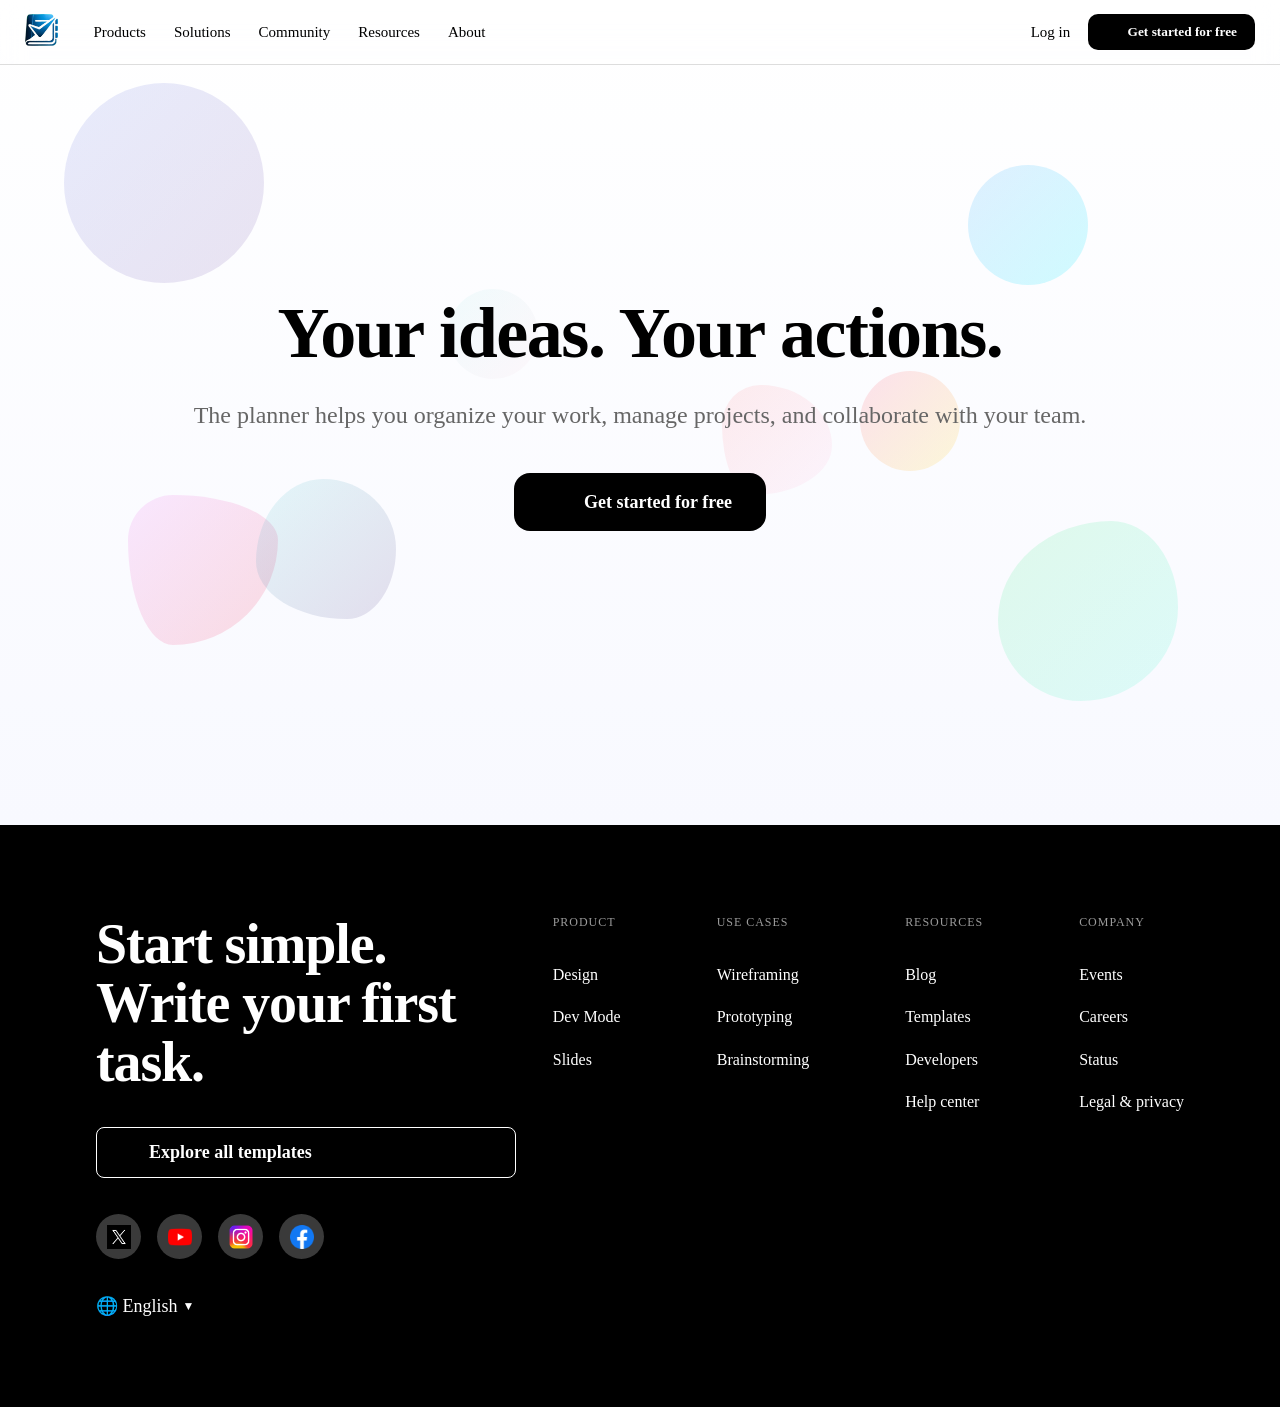
==== commit 417acec3: "Add files via upload" ====
--- a/index.html
+++ b/index.html
@@ -7,7 +7,7 @@
         <link rel="preconnect" href="https://fonts.gstatic.com" crossorigin />
         <link rel="stylesheet" href="style.css">
         <link rel="icon" type="image/png" href="main_logo.png">
-        <title>SelfNote: </title>
+        <title>SelfNote: Write your day</title>
     </head>
     <body>
         <script src="app.js"></script>
